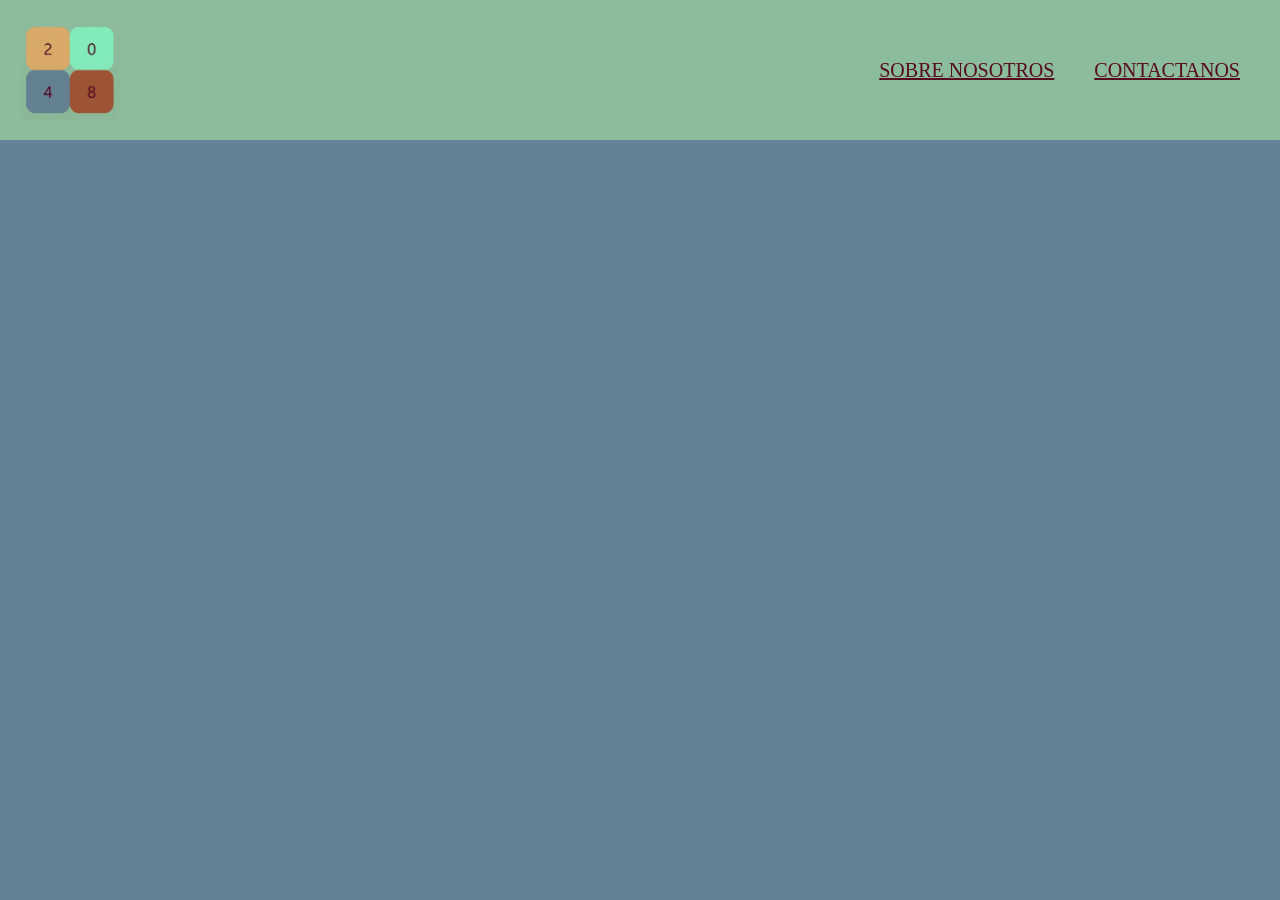
==== html/contactanos.html @ a68409cd "first commit" ====
<!DOCTYPE html>
<html lang="es">
<head>
    <meta charset="UTF-8">
    <meta name="viewport" content="width=device-width, initial-scale=1.0">
    <title>Contactanos</title>
        <link rel="stylesheet" href="../css/estilo.css">

</head>
<header id="header"></header>
<body>
    

    <script src="../js/main.js"></script>
</body>
</html>
---- css/estilo.css ----
:root {
    --azul: #628395;
    --verde-apagado: #8BBC9C;
    --menta:#7FEFBD;
    --amarillo: #DBAD6A;
    --arena: #CF995F;
    --rojo: #580C1F;
}

 #logo{
    display: flex;
    width: 100px;
    height: 100px;

}

header{
    display: flex;
    background-color: var(--verde-apagado);
}

 nav{
    display: flex;
    justify-content: space-between;
    align-items: center;
    width: 100%;
    margin: 20px;

}

.header-info{
    display: flex;   
    list-style: none;

    padding: 0;

}

.header-info li a{
    display: flex;
    padding: 20px;
    color: var(--rojo);
    font-size: 20px;
}



body{
    background-color: var(--azul);
    margin: 0;
}


@media (max-width: 768px) {
    .header-info li a{
        font-size: 10px;
    }   
    
     #logo{
        width: 40%;
        height: auto;
    }

}
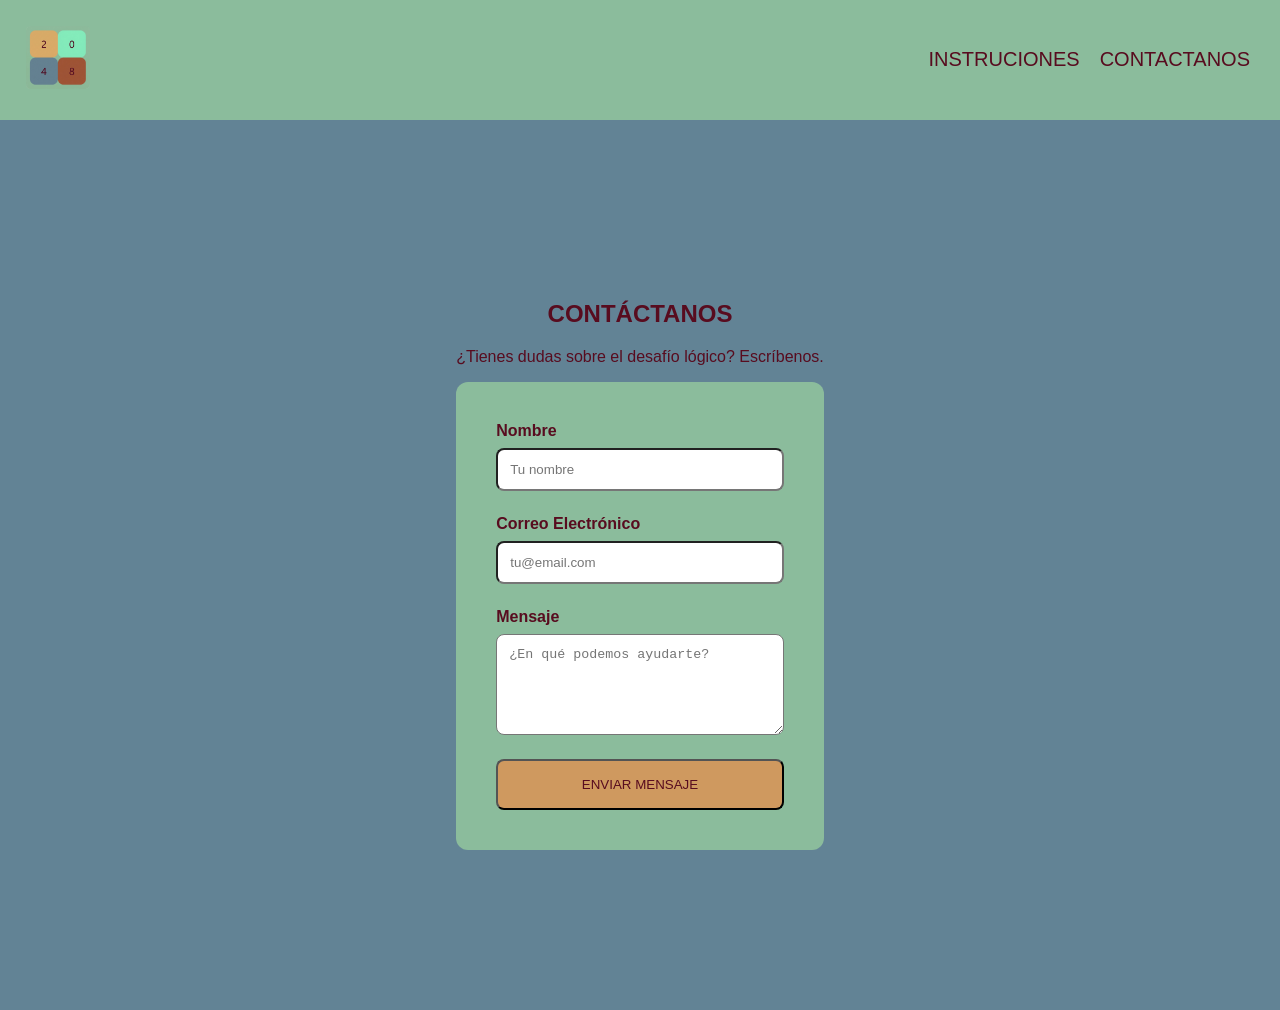
==== commit 39ab008b: "Enhance contact form layout and styling - Updated form structure with input fields for name, email, " ====
--- a/html/contactanos.html
+++ b/html/contactanos.html
@@ -9,7 +9,31 @@
 </head>
 <header id="header"></header>
 <body>
-    
+    <main class="container">
+    <section class="form-section">
+        <h1>Contáctanos</h1>
+        <p>¿Tienes dudas sobre el desafío lógico? Escríbenos.</p>
+
+        <form action="https://formspree.io/f/mgoddzkd" method="POST" class="contact-form">
+            <div class="form-group">
+                <label for="nombre">Nombre</label>
+                <input type="text" id="nombre" name="name" placeholder="Tu nombre" required>
+            </div>
+
+            <div class="form-group">
+                <label for="email">Correo Electrónico</label>
+                <input type="email" id="email" name="_replyto" placeholder="tu@email.com" required>
+            </div>
+
+            <div class="form-group">
+                <label for="mensaje">Mensaje</label>
+                <textarea id="mensaje" name="message" rows="5" placeholder="¿En qué podemos ayudarte?" required></textarea>
+            </div>
+
+            <button type="submit" class="btn-primary">ENVIAR MENSAJE</button>
+        </form>
+    </section>
+</main>
 
     <script src="../js/main.js"></script>
 </body>
--- a/css/estilo.css
+++ b/css/estilo.css
@@ -8,10 +8,9 @@
 }
 
  #logo{
-    display: flex;
-    width: 100px;
-    height: 100px;
-
+    width: 64px;
+    height: auto;
+    padding: 10%;
 }
 
 header{
@@ -32,15 +31,15 @@
     display: flex;   
     list-style: none;
 
-    padding: 0;
 
 }
 
 .header-info li a{
     display: flex;
-    padding: 20px;
+    padding: 10px;
     color: var(--rojo);
     font-size: 20px;
+    text-decoration: none;
 }
 
 
@@ -48,17 +47,190 @@
 body{
     background-color: var(--azul);
     margin: 0;
+    text-align: center;
 }
 
 
 @media (max-width: 768px) {
     .header-info li a{
-        font-size: 10px;
+        font-size: 100%;
+        white-space: nowrap;
     }   
     
      #logo{
-        width: 40%;
+        width: 70%;
+        min-width: 24px;
         height: auto;
     }
-
-}
+}
+
+ .hero, h1, h3{
+    font-family: 'Montserrat', sans-serif;
+    text-transform: uppercase;
+    color: var(--rojo);
+    text-align: center;
+    align-items: center;
+}
+
+p ,a, .tagline{
+    font-family: 'Poppins', sans-serif;
+    font-size: 400;
+    color: var(--rojo);
+}
+
+.container{
+    padding: 80px 20px;
+    display: flex;
+    flex-direction: column;
+    gap: 24px;
+    max-width: 800px;
+    margin: 0 auto;
+    align-items: center;
+}
+
+.btn-primary{
+    display: inline-block;
+    background-color: var(--arena);
+    color: var(--rojo);
+    padding: 16px 32px;
+    text-decoration: none;
+    border-radius: 8px;
+    text-align: center;
+}
+
+.btn-primary:hover{
+    background-color: var(--amarillo);
+}
+
+.features{
+    display:grid;
+    gap: 24px;
+    margin-top: 40px;
+}
+
+.feature-card{
+    background-color: var(--verde-apagado);
+    padding: 24px;
+    border-radius: 12px;
+    border-left: 5px solid var(--menta);
+}
+
+feature-card h3{
+    margin-top: 0;
+}
+
+.game-preview{
+    display: flex;
+    width: 100%;
+    max-width: 300px;
+    height: auto;
+    border-radius: 20px;
+    box-shadow: 0 10px 30px rgba(0, 0, 0, 0.2);
+    justify-content: center;
+    margin: 0 auto;
+}
+
+.instruciones{
+    padding: 80px 20px;
+
+}
+
+.instructions h2{
+    font-family: 'Montserrat', sans-serif;
+    color: var(--rojo);
+    margin-bottom: 40px;
+}
+
+.instructions-content{
+    display: flex;
+    flex-direction: column;
+    gap: 24px;
+    max-width: 600px;
+    margin: 0 auto;
+}
+
+.step{
+    display: flex;
+    align-items: center;
+    gap: 20px;
+    text-align: left;
+    background: rgba(255, 255, 255, 0.1);
+    padding: 20px;
+    border-radius: 12px;
+}
+
+.step-number{
+    font-family: 'Montserrat', sans-serif;
+    font-weight: 700;
+    color: var(--arena);
+    min-width: 40px;
+}
+
+.step p{
+    font-family: 'Poppins', sans-serif;
+    margin: 0;
+    color: var(--menta);
+}
+
+.form-section{
+    max-width: 600px;
+    margin: 0 auto;
+    padding: 80px 20px;
+}
+
+.contact-form{
+    display: flex;
+    flex-direction: column;
+    gap: 24px;
+    text-align: left;
+    background-color: var(--verde-apagado);
+    padding: 40px;
+    border-radius: 12px;
+}
+
+.form-group{
+    display: flex;
+    flex-direction: column;
+    gap: 8px;
+}
+
+.form-group label{
+    font-family: 'Montserrat', sans-serif;
+    font-weight: 700;
+    color: var(--rojo);
+}
+
+.form-group input,
+.form-group textarea{
+    padding: 12px;
+    border-radius: 8px;
+}
+
+
+
+
+/*.menu{
+    position: fixed;
+    right: -100%;
+    transition: 0.5s;
+    background-color: var(--amarillo);
+}
+
+#menu-movil:checked ~ .menu{
+    right: 0;
+}
+
+#menu-movil:checked ~ .menu ul{
+    display: flex;
+    flex-direction: column;
+    align-items: center;
+    padding-top: 20px;
+}
+
+.boton-menu{
+    display: block;
+    width: 25px;
+    height: 3px;
+    background-color: var(--rojo);
+    margin: 5px;
+}
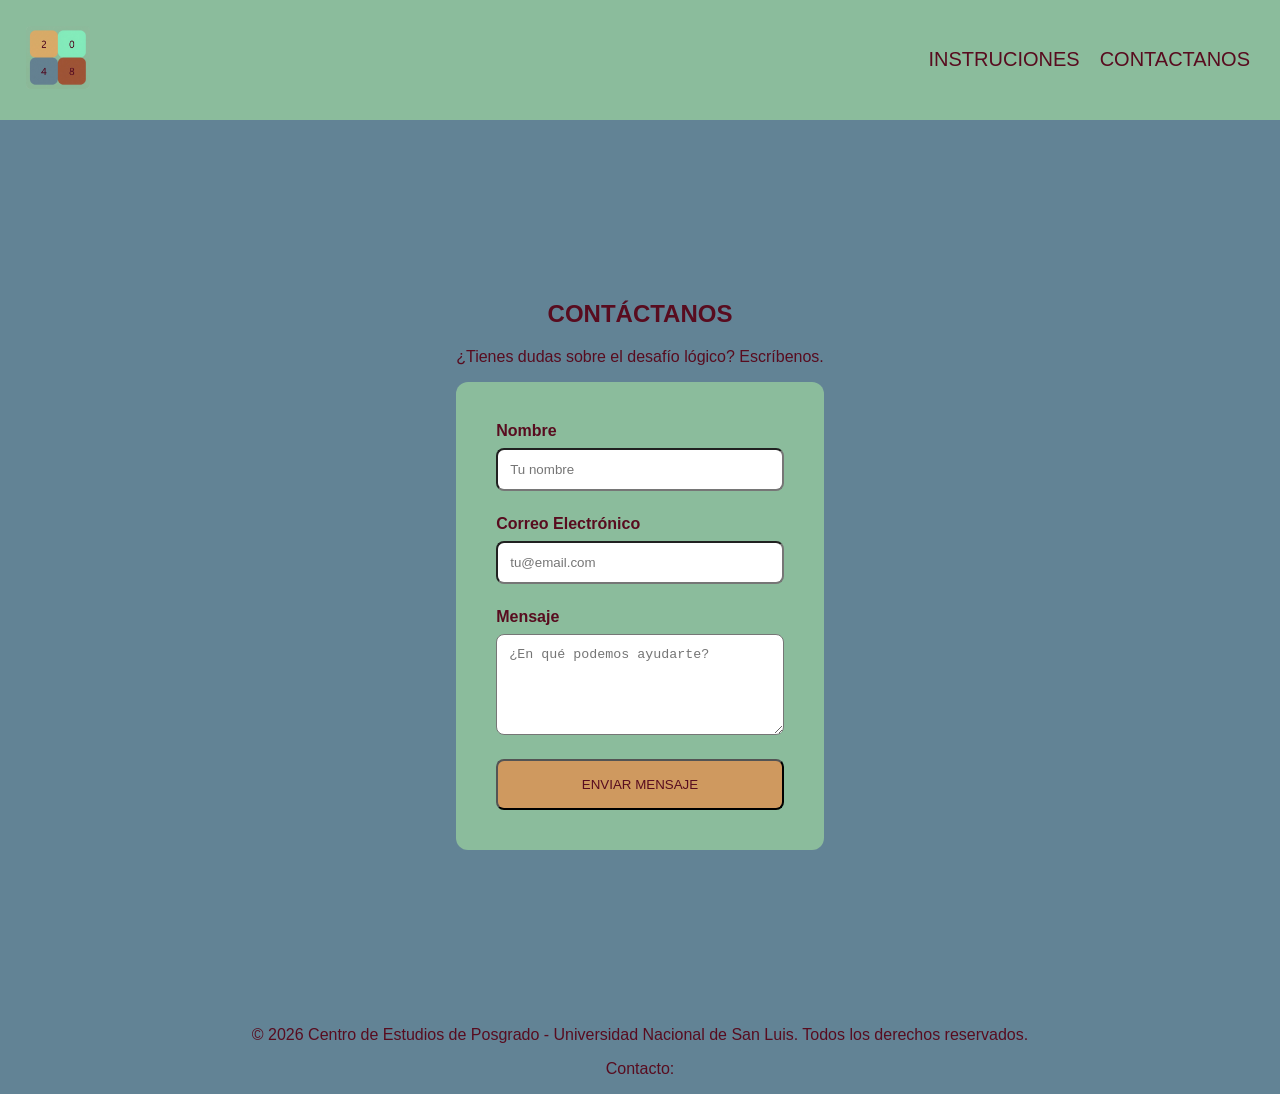
==== commit 04cd2fad: "Enhance contact form layout and styling - Updated form structure with input fields for name, email, " ====
--- a/html/contactanos.html
+++ b/html/contactanos.html
@@ -35,6 +35,7 @@
     </section>
 </main>
 
+<footer id="footer"></footer>
     <script src="../js/main.js"></script>
 </body>
 </html>
--- a/css/estilo.css
+++ b/css/estilo.css
@@ -62,6 +62,11 @@
         min-width: 24px;
         height: auto;
     }
+    .instructions h2{
+    font-family: 'Montserrat', sans-serif;
+    color: var(--rojo);
+    margin: 10%;    
+    }
 }
 
  .hero, h1, h3{
@@ -125,20 +130,20 @@
     max-width: 300px;
     height: auto;
     border-radius: 20px;
-    box-shadow: 0 10px 30px rgba(0, 0, 0, 0.2);
+    box-shadow: 0 10px 30px rgba(0, 0, 0, 0.9);
     justify-content: center;
     margin: 0 auto;
 }
 
 .instruciones{
     padding: 80px 20px;
-
+    
 }
 
 .instructions h2{
     font-family: 'Montserrat', sans-serif;
     color: var(--rojo);
-    margin-bottom: 40px;
+    margin: 40px;    
 }
 
 .instructions-content{
@@ -154,7 +159,7 @@
     align-items: center;
     gap: 20px;
     text-align: left;
-    background: rgba(255, 255, 255, 0.1);
+    background-color: var(--verde-apagado);
     padding: 20px;
     border-radius: 12px;
 }
@@ -169,7 +174,7 @@
 .step p{
     font-family: 'Poppins', sans-serif;
     margin: 0;
-    color: var(--menta);
+    color: var(--rojo);
 }
 
 .form-section{
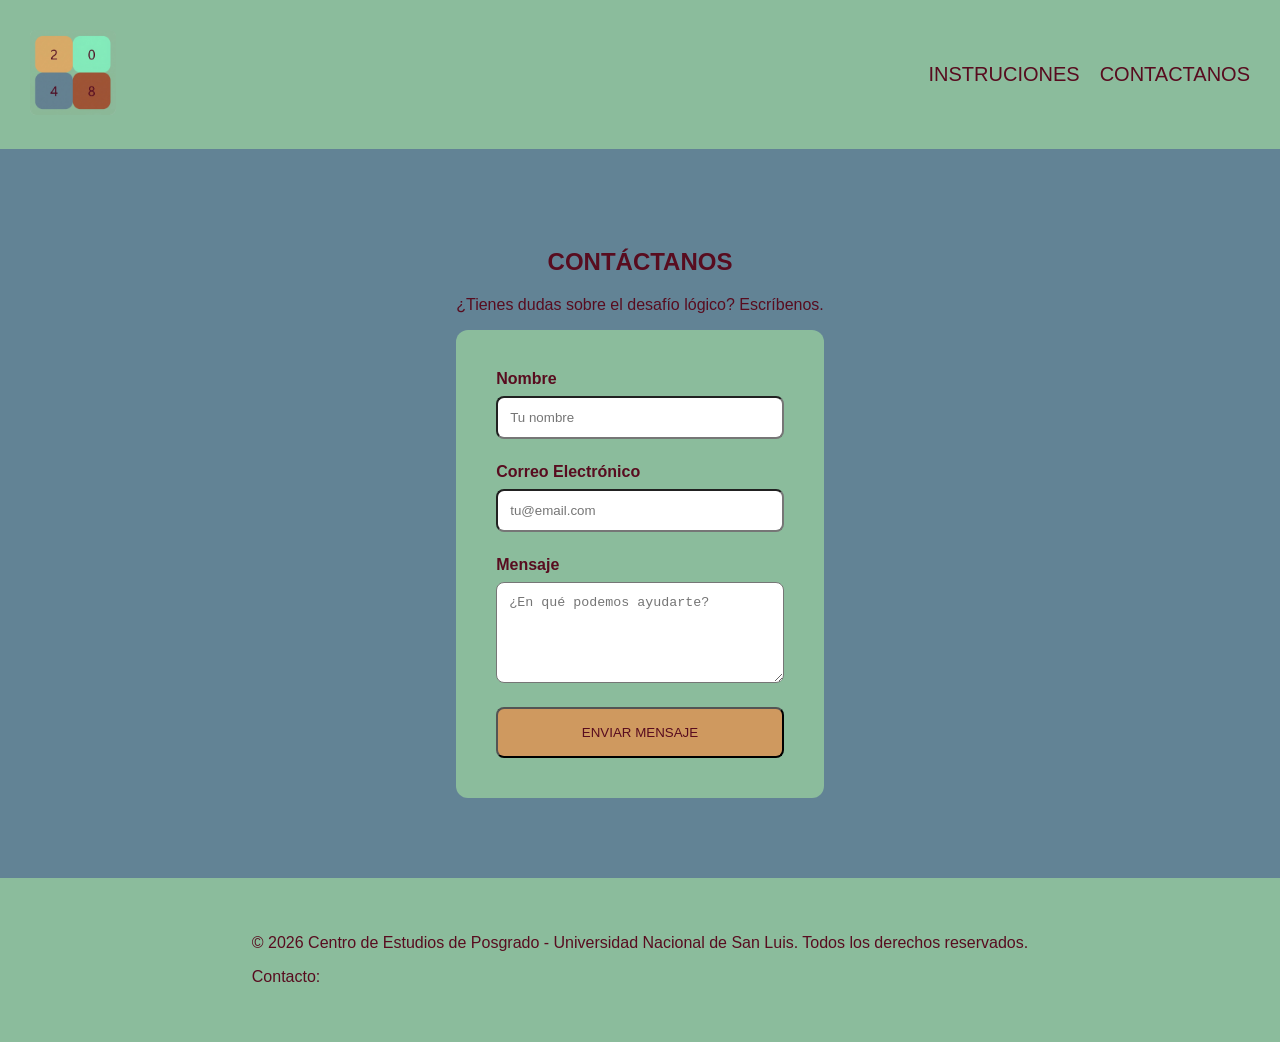
==== commit ea128665: "final (posibilidad de mejora)" ====
--- a/html/contactanos.html
+++ b/html/contactanos.html
@@ -35,7 +35,8 @@
     </section>
 </main>
 
-<footer id="footer"></footer>
     <script src="../js/main.js"></script>
 </body>
+<footer id="footer"></footer>
+
 </html>
--- a/css/estilo.css
+++ b/css/estilo.css
@@ -8,9 +8,9 @@
 }
 
  #logo{
-    width: 64px;
+    width: 10%;
     height: auto;
-    padding: 10%;
+    padding: 10px;
 }
 
 header{
@@ -47,7 +47,6 @@
 body{
     background-color: var(--azul);
     margin: 0;
-    text-align: center;
 }
 
 
@@ -58,7 +57,7 @@
     }   
     
      #logo{
-        width: 70%;
+        width: 100%;
         min-width: 24px;
         height: auto;
     }
@@ -66,6 +65,16 @@
     font-family: 'Montserrat', sans-serif;
     color: var(--rojo);
     margin: 10%;    
+    }
+    .pro-tips{
+        padding: 40px 20px;
+    }
+}
+
+@media (max-width: 682.50px){
+    #logo{
+        width:60%;
+        height: auto;
     }
 }
 
@@ -141,9 +150,11 @@
 }
 
 .instructions h2{
-    font-family: 'Montserrat', sans-serif;
-    color: var(--rojo);
-    margin: 40px;    
+    display:flex;
+    font-family: 'Montserrat', sans-serif;
+    color: var(--rojo);
+    margin: 50px;    
+    justify-content: center;
 }
 
 .instructions-content{
@@ -151,8 +162,8 @@
     flex-direction: column;
     gap: 24px;
     max-width: 600px;
-    margin: 0 auto;
-}
+    margin: 40px auto;
+    }
 
 .step{
     display: flex;
@@ -162,6 +173,7 @@
     background-color: var(--verde-apagado);
     padding: 20px;
     border-radius: 12px;
+    
 }
 
 .step-number{
@@ -177,10 +189,38 @@
     color: var(--rojo);
 }
 
+.pro-tips{
+    padding: 80px 20px;
+    text-align: center;
+}
+
+.pro-tips h2{
+    font-family: 'Montserrat', sans-serif;
+    color: var(--rojo);
+    margin: 50px;
+}
+
+.tips-grid{
+    gap: 24px;
+    max-width: 1000px;
+    margin: 0 auto;
+}
+
+.tip-card{
+    background-color: var(--menta);
+    padding: 24px;
+    border-radius: 12px;
+    box-shadow: 0 4px 15px rgba(0, 0, 0, 0.2);
+    margin: 20px;
+}
+
+
+
+
 .form-section{
     max-width: 600px;
     margin: 0 auto;
-    padding: 80px 20px;
+    padding: 80px auto;
 }
 
 .contact-form{
@@ -211,7 +251,12 @@
     border-radius: 8px;
 }
 
-
+footer{
+    display: flex;
+    background-color: var(--verde-apagado); 
+    justify-content: center;
+    padding: 20px;
+}
 
 
 /*.menu{
